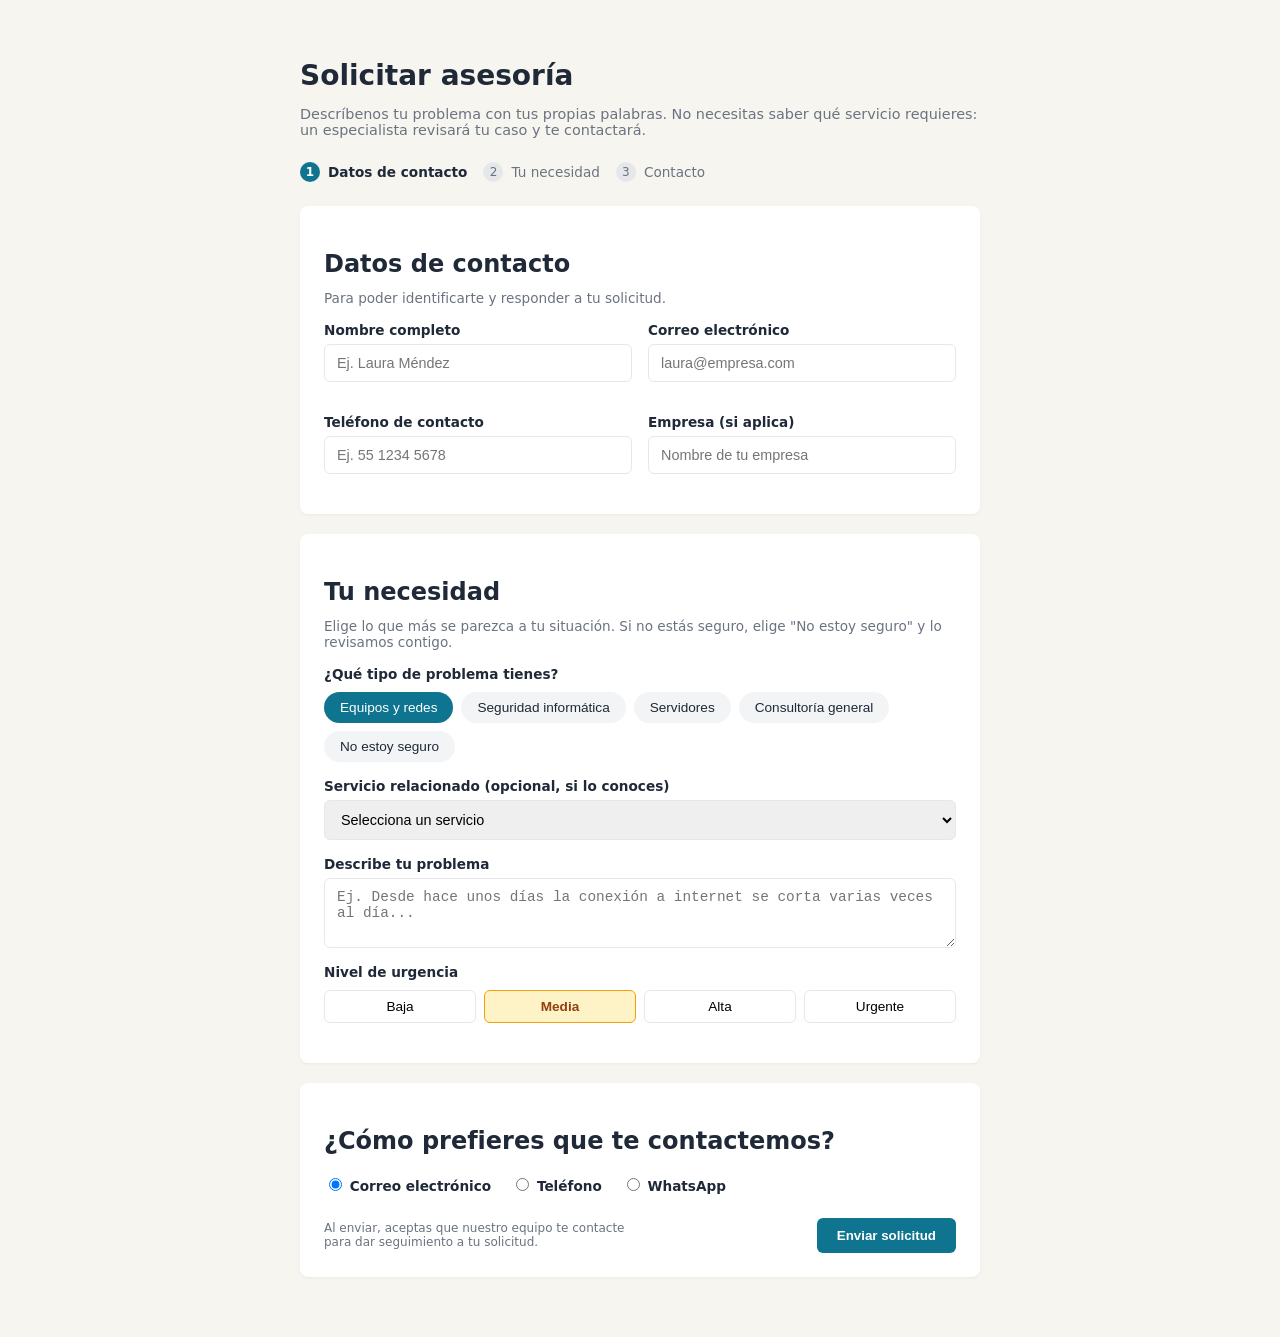
==== CONSULTA_ASESORIAS/index.html @ e529cf88 "feature: añado el Formulario de consulta de asesorias" ====
<!DOCTYPE html>
<html lang="es">
<head>
  <meta charset="UTF-8">
  <title>Solicitar Asesoría</title>
  <link rel="stylesheet" href="formulario.css">
</head>
<body>
  <div class="container">
    <h1>Solicitar asesoría</h1>
    <p class="subtitle">Descríbenos tu problema con tus propias palabras. No necesitas saber qué servicio requieres: un especialista revisará tu caso y te contactará.</p>

    <!-- Stepper -->
    <div class="stepper">
      <div class="step active"><span class="step-num">1</span> Datos de contacto</div>
      <div class="step"><span class="step-num">2</span> Tu necesidad</div>
      <div class="step"><span class="step-num">3</span> Contacto</div>
    </div>

    <!-- Alerta de error -->
    <div id="error-banner" class="alert-banner hidden">
      <span class="icon">⚠️</span> Revisa los campos marcados antes de continuar.
    </div>

    <form id="solicitud-form" novalidate>
      <!-- Datos de Contacto -->
      <section class="card">
        <h2>Datos de contacto</h2>
        <p class="card-sub">Para poder identificarte y responder a tu solicitud.</p>

        <div class="grid-2">
          <div class="form-group" id="group-nombre">
            <label for="nombre">Nombre completo</label>
            <input type="text" id="nombre" placeholder="Ej. Laura Méndez">
            <span class="error-msg">Este campo es obligatorio.</span>
          </div>

          <div class="form-group" id="group-email">
            <label for="email">Correo electrónico</label>
            <input type="email" id="email" placeholder="laura@empresa.com">
            <span class="error-msg">Ingresa un correo electrónico válido.</span>
          </div>

          <div class="form-group">
            <label for="telefono">Teléfono de contacto</label>
            <input type="tel" id="telefono" placeholder="Ej. 55 1234 5678">
          </div>

          <div class="form-group">
            <label for="empresa">Empresa (si aplica)</label>
            <input type="text" id="empresa" placeholder="Nombre de tu empresa">
          </div>
        </div>
      </section>

      <!-- Responder Necesidad -->
      <section class="card">
        <h2>Tu necesidad</h2>
        <p class="card-sub">Elige lo que más se parezca a tu situación. Si no estás seguro, elige "No estoy seguro" y lo revisamos contigo.</p>

        <div class="form-group">
          <label>¿Qué tipo de problema tienes?</label>
          <div class="chips-group" id="problema-chips">
            <button type="button" class="chip active" data-value="Equipos y redes">Equipos y redes</button>
            <button type="button" class="chip" data-value="Seguridad informática">Seguridad informática</button>
            <button type="button" class="chip" data-value="Servidores">Servidores</button>
            <button type="button" class="chip" data-value="Consultoría general">Consultoría general</button>
            <button type="button" class="chip" data-value="No estoy seguro">No estoy seguro</button>
          </div>
        </div>

        <div class="form-group">
          <label for="servicio">Servicio relacionado (opcional, si lo conoces)</label>
          <select id="servicio">
            <option value="" disabled selected>Selecciona un servicio</option>
            <option value="mantenimiento">Mantenimiento preventivo</option>
            <option value="soporte">Soporte técnico</option>
          </select>
        </div>

        <div class="form-group">
          <label for="descripcion">Describe tu problema</label>
          <textarea id="descripcion" rows="3" placeholder="Ej. Desde hace unos días la conexión a internet se corta varias veces al día..."></textarea>
        </div>

        <div class="form-group">
          <label>Nivel de urgencia</label>
          <div class="chips-group group-urgencia" id="urgencia-chips">
            <button type="button" class="chip-rect" data-value="Baja">Baja</button>
            <button type="button" class="chip-rect active" data-value="Media">Media</button>
            <button type="button" class="chip-rect" data-value="Alta">Alta</button>
            <button type="button" class="chip-rect" data-value="Urgente">Urgente</button>
          </div>
        </div>
      </section>

      <!-- Preferencia de Contacto -->
      <section class="card border-none">
        <h2>¿Cómo prefieres que te contactemos?</h2>
        <div class="radio-group">
          <label><input type="radio" name="contacto" value="Correo electrónico" checked> Correo electrónico</label>
          <label><input type="radio" name="contacto" value="Teléfono"> Teléfono</label>
          <label><input type="radio" name="contacto" value="WhatsApp"> WhatsApp</label>
        </div>

        <div class="form-footer">
          <p class="disclaimer">Al enviar, aceptas que nuestro equipo te contacte para dar seguimiento a tu solicitud.</p>
          <button type="submit" class="btn-primary">Enviar solicitud</button>
        </div>
      </section>
    </form>
  </div>

  <script src="main.js"></script>
</body>
</html>
---- CONSULTA_ASESORIAS/formulario.css ----
:root {
  --bg-color: #f7f5f0;
  --card-bg: #ffffff;
  --text-main: #1f2937;
  --text-muted: #6b7280;
  --primary: #0e7490;
  --primary-hover: #155e75;
  --error-bg: #fdf2f2;
  --error-border: #f87171;
  --error-text: #991b1b;
  --border-color: #e5e7eb;
}

body {
  background-color: var(--bg-color);
  font-family: system-ui, -apple-system, sans-serif;
  color: var(--text-main);
  margin: 0;
  padding: 40px 20px;
}

.container {
  max-width: 680px;
  margin: 0 auto;
}

h1 { font-size: 1.75rem; font-weight: 700; margin-bottom: 8px; }
.subtitle { color: var(--text-muted); font-size: 0.9rem; margin-bottom: 24px; }

/* Stepper */
.stepper { display: flex; gap: 16px; margin-bottom: 24px; font-size: 0.85rem; color: var(--text-muted); }
.step { display: flex; align-items: center; gap: 8px; }
.step.active { color: var(--text-main); font-weight: 600; }
.step-num {
  width: 20px; height: 20px; border-radius: 50%; background: #e5e7eb;
  display: flex; align-items: center; justify-content: center; font-size: 0.75rem;
}
.step.active .step-num { background: var(--primary); color: white; }

/* Cards */
.card {
  background: var(--card-bg);
  border-radius: 8px;
  padding: 24px;
  margin-bottom: 20px;
  box-shadow: 0 1px 3px rgba(0,0,0,0.05);
}
.card-sub { color: var(--text-muted); font-size: 0.85rem; margin-top: -8px; margin-bottom: 16px; }

/* Elementos del formulario */
.grid-2 { display: grid; grid-template-columns: 1fr 1fr; gap: 16px; }
.form-group { display: flex; flex-direction: column; gap: 6px; margin-bottom: 16px; }
label { font-size: 0.85rem; font-weight: 600; }

input, select, textarea {
  padding: 10px 12px;
  border: 1px solid var(--border-color);
  border-radius: 6px;
  font-size: 0.9rem;
  outline: none;
}

input:focus, select:focus, textarea:focus { border-color: var(--primary); }

/* Chips */
.chips-group { display: flex; flex-wrap: wrap; gap: 8px; margin-top: 4px; }
.chip {
  background: #f3f4f6; border: none; padding: 8px 16px; border-radius: 20px;
  font-size: 0.85rem; cursor: pointer; color: var(--text-main);
}
.chip.active { background: var(--primary); color: white; }

.chip-rect {
  background: white; border: 1px solid var(--border-color); padding: 8px 16px;
  border-radius: 6px; font-size: 0.85rem; cursor: pointer; flex: 1; text-align: center;
}
.chip-rect.active { background: #fef3c7; border-color: #f59e0b; color: #92400e; font-weight: 600; }

/* Radios */
.radio-group { display: flex; gap: 20px; font-size: 0.9rem; margin-top: 8px; }

/* Footer */
.form-footer { display: flex; justify-content: space-between; align-items: center; margin-top: 24px; }
.disclaimer { font-size: 0.75rem; color: var(--text-muted); max-width: 320px; margin: 0; }
.btn-primary {
  background: var(--primary); color: white; border: none; padding: 10px 20px;
  border-radius: 6px; font-weight: 600; cursor: pointer;
}
.btn-primary:hover { background: var(--primary-hover); }

/* Caso de Error */
.alert-banner {
  background: var(--error-bg); border: 1px solid var(--error-border); color: var(--error-text);
  padding: 12px 16px; border-radius: 6px; font-size: 0.9rem; margin-bottom: 20px;
}
.hidden { display: none; }
.error-msg { display: none; font-size: 0.75rem; color: var(--error-text); }

/* Formulario Error */
.form-group.has-error input { border-color: var(--error-border); background-color: #fff5f5; }
.form-group.has-error label { color: var(--error-text); }
.form-group.has-error .error-msg { display: block; }
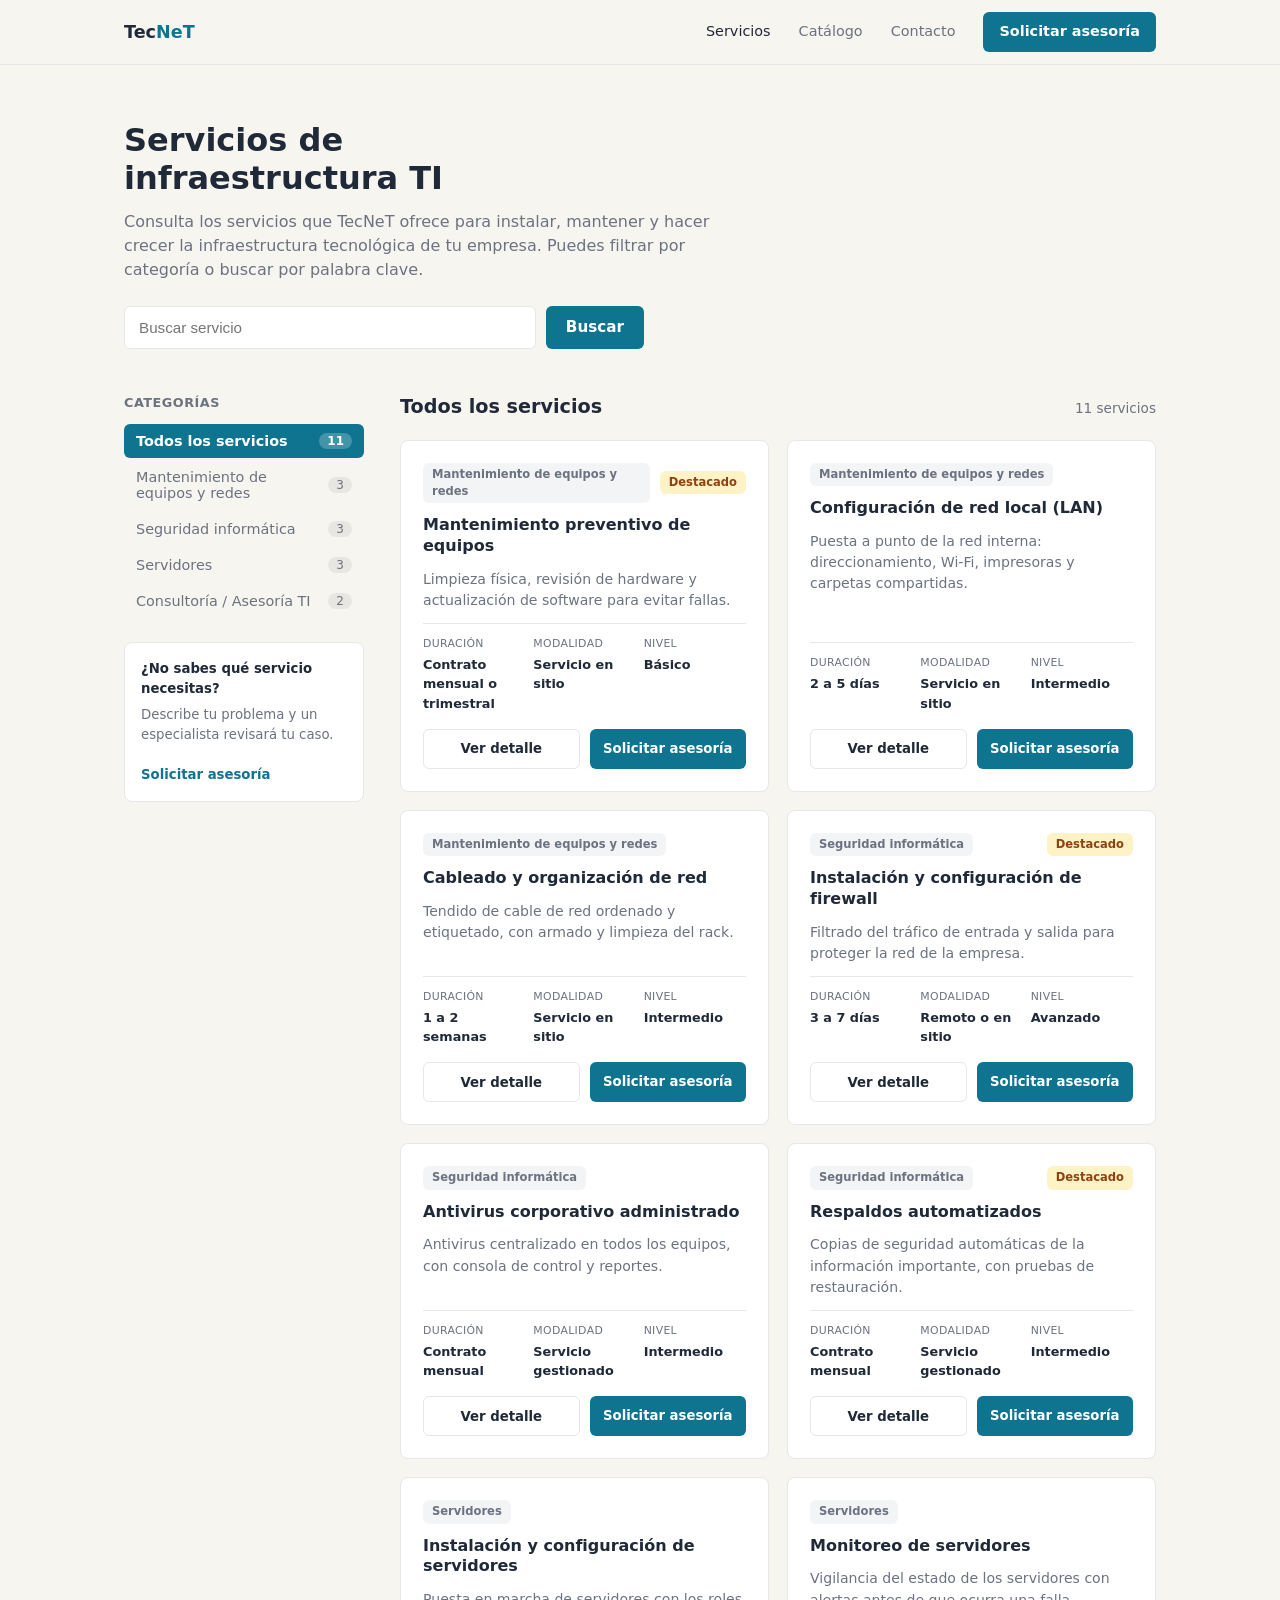
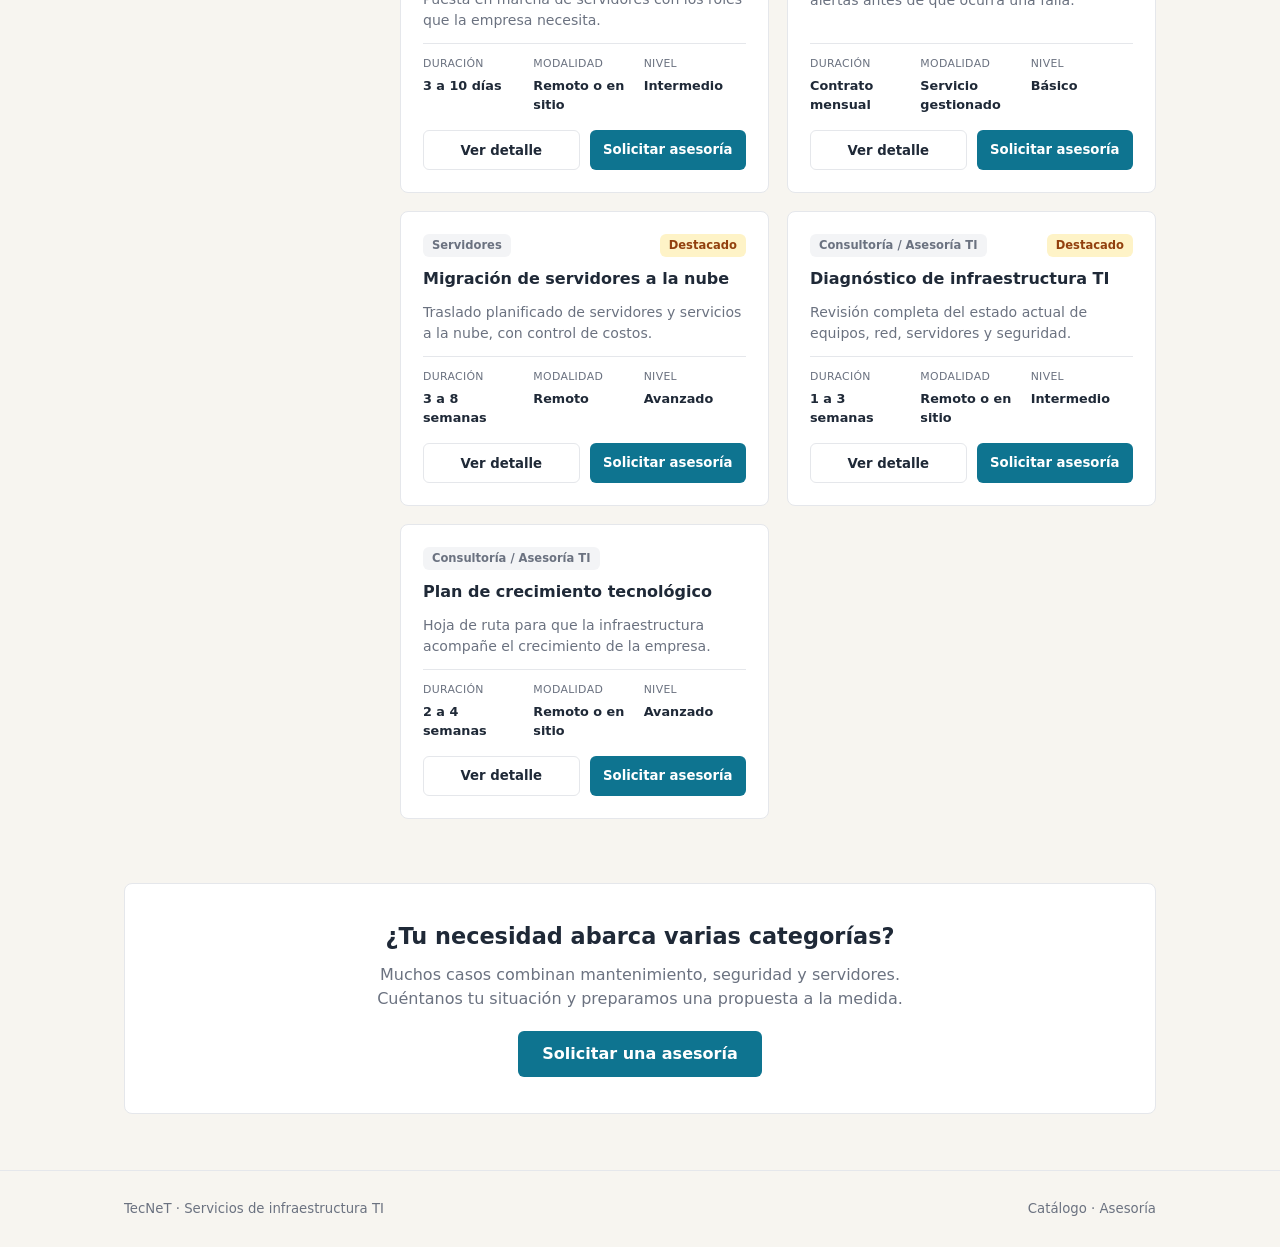
==== commit f13f1959: "feature: reorganizo estructura del proyecto y añado sección de servicios - Muevo CSS a css/, JS a js" ====
--- a/CONSULTA_ASESORIAS/index.html
+++ b/CONSULTA_ASESORIAS/index.html
@@ -2,115 +2,99 @@
 <html lang="es">
 <head>
   <meta charset="UTF-8">
-  <title>Solicitar Asesoría</title>
-  <link rel="stylesheet" href="formulario.css">
+  <meta name="viewport" content="width=device-width, initial-scale=1">
+  <title>Servicios de infraestructura TI · TecNeT</title>
+  <meta name="description" content="Catálogo de servicios de infraestructura TI de TecNeT: mantenimiento de equipos y redes, seguridad informática, servidores y consultoría.">
+  <link rel="stylesheet" href="css/base.css">
+  <link rel="stylesheet" href="css/servicios.css">
 </head>
 <body>
-  <div class="container">
-    <h1>Solicitar asesoría</h1>
-    <p class="subtitle">Descríbenos tu problema con tus propias palabras. No necesitas saber qué servicio requieres: un especialista revisará tu caso y te contactará.</p>
 
-    <!-- Stepper -->
-    <div class="stepper">
-      <div class="step active"><span class="step-num">1</span> Datos de contacto</div>
-      <div class="step"><span class="step-num">2</span> Tu necesidad</div>
-      <div class="step"><span class="step-num">3</span> Contacto</div>
+  <header class="site-header">
+    <div class="container">
+      <a class="brand" href="index.html">Tec<b>NeT</b></a>
+
+      <nav class="site-nav" id="site-nav">
+        <a href="index.html" aria-current="page">Servicios</a>
+        <a href="#catalogo">Catálogo</a>
+        <a href="#contacto">Contacto</a>
+        <a class="nav-cta" href="views/solicitar-asesoria.html">Solicitar asesoría</a>
+      </nav>
+
+      <button class="nav-toggle" id="nav-toggle" aria-label="Abrir menú">Menú</button>
     </div>
+  </header>
 
-    <!-- Alerta de error -->
-    <div id="error-banner" class="alert-banner hidden">
-      <span class="icon">⚠️</span> Revisa los campos marcados antes de continuar.
+  <section class="hero">
+    <div class="container">
+      <h1>Servicios de infraestructura TI</h1>
+      <p class="lead">
+        Consulta los servicios que TecNeT ofrece para instalar, mantener y hacer crecer
+        la infraestructura tecnológica de tu empresa. Puedes filtrar por categoría o
+        buscar por palabra clave.
+      </p>
+
+      <form class="search-bar" id="search-form" role="search">
+        <div class="search-field">
+          <label class="visually-hidden" for="search-input">Buscar servicios</label>
+          <input type="search" id="search-input" placeholder="Buscar servicio">
+        </div>
+        <button type="submit">Buscar</button>
+      </form>
     </div>
+  </section>
 
-    <form id="solicitud-form" novalidate>
-      <!-- Datos de Contacto -->
-      <section class="card">
-        <h2>Datos de contacto</h2>
-        <p class="card-sub">Para poder identificarte y responder a tu solicitud.</p>
+  <section class="catalog" id="catalogo">
+    <div class="container catalog-layout">
 
-        <div class="grid-2">
-          <div class="form-group" id="group-nombre">
-            <label for="nombre">Nombre completo</label>
-            <input type="text" id="nombre" placeholder="Ej. Laura Méndez">
-            <span class="error-msg">Este campo es obligatorio.</span>
-          </div>
+      <aside class="filters">
+        <h2>Categorías</h2>
+        <ul class="filter-list" id="filter-list"></ul>
 
-          <div class="form-group" id="group-email">
-            <label for="email">Correo electrónico</label>
-            <input type="email" id="email" placeholder="laura@empresa.com">
-            <span class="error-msg">Ingresa un correo electrónico válido.</span>
-          </div>
+        <div class="help-box">
+          <strong>¿No sabes qué servicio necesitas?</strong>
+          Describe tu problema y un especialista revisará tu caso.
+          <br><br>
+          <a href="views/solicitar-asesoria.html">Solicitar asesoría</a>
+        </div>
+      </aside>
 
-          <div class="form-group">
-            <label for="telefono">Teléfono de contacto</label>
-            <input type="tel" id="telefono" placeholder="Ej. 55 1234 5678">
-          </div>
-
-          <div class="form-group">
-            <label for="empresa">Empresa (si aplica)</label>
-            <input type="text" id="empresa" placeholder="Nombre de tu empresa">
-          </div>
-        </div>
-      </section>
-
-      <!-- Responder Necesidad -->
-      <section class="card">
-        <h2>Tu necesidad</h2>
-        <p class="card-sub">Elige lo que más se parezca a tu situación. Si no estás seguro, elige "No estoy seguro" y lo revisamos contigo.</p>
-
-        <div class="form-group">
-          <label>¿Qué tipo de problema tienes?</label>
-          <div class="chips-group" id="problema-chips">
-            <button type="button" class="chip active" data-value="Equipos y redes">Equipos y redes</button>
-            <button type="button" class="chip" data-value="Seguridad informática">Seguridad informática</button>
-            <button type="button" class="chip" data-value="Servidores">Servidores</button>
-            <button type="button" class="chip" data-value="Consultoría general">Consultoría general</button>
-            <button type="button" class="chip" data-value="No estoy seguro">No estoy seguro</button>
-          </div>
+      <div class="results">
+        <div class="results-head">
+          <h2 id="results-title">Todos los servicios</h2>
+          <span class="count-label" id="results-count">11 servicios</span>
         </div>
 
-        <div class="form-group">
-          <label for="servicio">Servicio relacionado (opcional, si lo conoces)</label>
-          <select id="servicio">
-            <option value="" disabled selected>Selecciona un servicio</option>
-            <option value="mantenimiento">Mantenimiento preventivo</option>
-            <option value="soporte">Soporte técnico</option>
-          </select>
-        </div>
+        <div class="grid" id="services-grid"></div>
+      </div>
 
-        <div class="form-group">
-          <label for="descripcion">Describe tu problema</label>
-          <textarea id="descripcion" rows="3" placeholder="Ej. Desde hace unos días la conexión a internet se corta varias veces al día..."></textarea>
-        </div>
+    </div>
+  </section>
 
-        <div class="form-group">
-          <label>Nivel de urgencia</label>
-          <div class="chips-group group-urgencia" id="urgencia-chips">
-            <button type="button" class="chip-rect" data-value="Baja">Baja</button>
-            <button type="button" class="chip-rect active" data-value="Media">Media</button>
-            <button type="button" class="chip-rect" data-value="Alta">Alta</button>
-            <button type="button" class="chip-rect" data-value="Urgente">Urgente</button>
-          </div>
-        </div>
-      </section>
+  <section class="container" id="contacto">
+    <div class="cta">
+      <h2>¿Tu necesidad abarca varias categorías?</h2>
+      <p>
+        Muchos casos combinan mantenimiento, seguridad y servidores. Cuéntanos tu
+        situación y preparamos una propuesta a la medida.
+      </p>
+      <a href="views/solicitar-asesoria.html">Solicitar una asesoría</a>
+    </div>
+  </section>
 
-      <!-- Preferencia de Contacto -->
-      <section class="card border-none">
-        <h2>¿Cómo prefieres que te contactemos?</h2>
-        <div class="radio-group">
-          <label><input type="radio" name="contacto" value="Correo electrónico" checked> Correo electrónico</label>
-          <label><input type="radio" name="contacto" value="Teléfono"> Teléfono</label>
-          <label><input type="radio" name="contacto" value="WhatsApp"> WhatsApp</label>
-        </div>
+  <footer class="site-footer">
+    <div class="container">
+      <span>TecNeT · Servicios de infraestructura TI</span>
+      <span>
+        <a href="#catalogo">Catálogo</a> ·
+        <a href="views/solicitar-asesoria.html">Asesoría</a>
+      </span>
+    </div>
+  </footer>
 
-        <div class="form-footer">
-          <p class="disclaimer">Al enviar, aceptas que nuestro equipo te contacte para dar seguimiento a tu solicitud.</p>
-          <button type="submit" class="btn-primary">Enviar solicitud</button>
-        </div>
-      </section>
-    </form>
-  </div>
+  <div id="modal-root"></div>
 
-  <script src="main.js"></script>
+  <script src="data/servicios.js"></script>
+  <script src="js/servicios.js"></script>
 </body>
-</html>+</html>
--- a/CONSULTA_ASESORIAS/css/base.css
+++ b/CONSULTA_ASESORIAS/css/base.css
@@ -0,0 +1,94 @@
+/* Estilos base: variables, reset y utilidades comunes a todas las páginas. */
+
+:root {
+  /* Colores */
+  --bg-color: #f7f5f0;
+  --card-bg: #ffffff;
+  --surface-alt: #f3f4f6;
+
+  --text-main: #1f2937;
+  --text-muted: #6b7280;
+
+  --primary: #0e7490;
+  --primary-hover: #155e75;
+  --primary-soft: #e0f2fe;
+
+  --accent: #f59e0b;
+  --accent-soft: #fef3c7;
+  --accent-text: #92400e;
+
+  --border-color: #e5e7eb;
+
+  --error-bg: #fdf2f2;
+  --error-border: #f87171;
+  --error-text: #991b1b;
+
+  /* Escala tipográfica y radios */
+  --radius-sm: 6px;
+  --radius-md: 8px;
+  --radius-lg: 14px;
+  --radius-pill: 999px;
+
+  --shadow-sm: 0 1px 3px rgba(0, 0, 0, 0.05);
+  --shadow-md: 0 6px 24px rgba(15, 23, 42, 0.08);
+
+  --font-base: system-ui, -apple-system, "Segoe UI", Roboto, sans-serif;
+  --content-width: 1080px;
+}
+
+/* Reset ligero */
+*,
+*::before,
+*::after {
+  box-sizing: border-box;
+}
+
+html {
+  scroll-behavior: smooth;
+}
+
+body {
+  margin: 0;
+  background-color: var(--bg-color);
+  font-family: var(--font-base);
+  color: var(--text-main);
+  line-height: 1.5;
+  -webkit-font-smoothing: antialiased;
+}
+
+img {
+  max-width: 100%;
+  display: block;
+}
+
+a {
+  color: inherit;
+}
+
+button {
+  font-family: inherit;
+}
+
+/* Utilidades compartidas */
+.hidden {
+  display: none !important;
+}
+
+.visually-hidden {
+  position: absolute;
+  width: 1px;
+  height: 1px;
+  padding: 0;
+  margin: -1px;
+  overflow: hidden;
+  clip: rect(0 0 0 0);
+  white-space: nowrap;
+  border: 0;
+}
+
+.container {
+  width: 100%;
+  max-width: var(--content-width);
+  margin: 0 auto;
+  padding: 0 24px;
+}
--- a/CONSULTA_ASESORIAS/css/servicios.css
+++ b/CONSULTA_ASESORIAS/css/servicios.css
@@ -0,0 +1,523 @@
+/* Catálogo de servicios. Requiere base.css. */
+
+/* Navegación */
+.site-header {
+  position: sticky;
+  top: 0;
+  z-index: 20;
+  background: var(--bg-color);
+  border-bottom: 1px solid var(--border-color);
+}
+
+.site-header .container {
+  display: flex;
+  align-items: center;
+  justify-content: space-between;
+  height: 64px;
+}
+
+.brand {
+  font-weight: 700;
+  font-size: 1.1rem;
+  text-decoration: none;
+  color: var(--text-main);
+}
+
+.brand b { color: var(--primary); font-weight: 700; }
+
+.site-nav {
+  display: flex;
+  align-items: center;
+  gap: 28px;
+}
+
+.site-nav a {
+  font-size: 0.9rem;
+  color: var(--text-muted);
+  text-decoration: none;
+}
+
+.site-nav a:hover,
+.site-nav a[aria-current="page"] { color: var(--text-main); }
+
+.nav-cta {
+  background: var(--primary);
+  color: #fff !important;
+  padding: 9px 16px;
+  border-radius: var(--radius-sm);
+  font-weight: 600;
+}
+
+.nav-cta:hover { background: var(--primary-hover); }
+
+.nav-toggle {
+  display: none;
+  border: 1px solid var(--border-color);
+  background: var(--card-bg);
+  border-radius: var(--radius-sm);
+  padding: 6px 12px;
+  font-size: 0.9rem;
+  cursor: pointer;
+}
+
+/* Encabezado de la sección */
+.hero {
+  padding: 56px 0 36px;
+}
+
+.hero h1 {
+  font-size: 2rem;
+  line-height: 1.2;
+  font-weight: 700;
+  margin: 0 0 12px;
+  max-width: 22ch;
+}
+
+.hero p.lead {
+  font-size: 1rem;
+  color: var(--text-muted);
+  max-width: 62ch;
+  margin: 0 0 24px;
+}
+
+.search-bar {
+  display: flex;
+  gap: 10px;
+  max-width: 520px;
+}
+
+.search-field {
+  flex: 1;
+}
+
+.search-field input {
+  width: 100%;
+  padding: 12px 14px;
+  border: 1px solid var(--border-color);
+  border-radius: var(--radius-sm);
+  font-size: 0.95rem;
+  background: var(--card-bg);
+  outline: none;
+}
+
+.search-field input:focus { border-color: var(--primary); }
+
+.search-bar button {
+  padding: 0 20px;
+  border: none;
+  border-radius: var(--radius-sm);
+  background: var(--primary);
+  color: #fff;
+  font-weight: 600;
+  font-size: 0.95rem;
+  cursor: pointer;
+}
+
+.search-bar button:hover { background: var(--primary-hover); }
+
+/* Catálogo */
+.catalog {
+  padding: 8px 0 64px;
+}
+
+.catalog-layout {
+  display: grid;
+  grid-template-columns: 240px 1fr;
+  gap: 36px;
+  align-items: start;
+}
+
+.filters {
+  position: sticky;
+  top: 88px;
+}
+
+.filters h2 {
+  font-size: 0.8rem;
+  text-transform: uppercase;
+  letter-spacing: 0.04em;
+  color: var(--text-muted);
+  margin: 0 0 12px;
+}
+
+.filter-list {
+  list-style: none;
+  margin: 0 0 24px;
+  padding: 0;
+  display: flex;
+  flex-direction: column;
+  gap: 2px;
+}
+
+.filter-list button {
+  width: 100%;
+  text-align: left;
+  border: none;
+  background: transparent;
+  padding: 9px 12px;
+  border-radius: var(--radius-sm);
+  font-size: 0.9rem;
+  color: var(--text-muted);
+  cursor: pointer;
+  display: flex;
+  justify-content: space-between;
+  align-items: center;
+  gap: 8px;
+}
+
+.filter-list button:hover { background: var(--surface-alt); color: var(--text-main); }
+
+.filter-list button.active {
+  background: var(--primary);
+  color: #fff;
+  font-weight: 600;
+}
+
+.filter-list button .count {
+  font-size: 0.75rem;
+  background: rgba(0, 0, 0, 0.06);
+  border-radius: var(--radius-pill);
+  padding: 1px 8px;
+}
+
+.filter-list button.active .count { background: rgba(255, 255, 255, 0.22); }
+
+.filters .help-box {
+  background: var(--card-bg);
+  border: 1px solid var(--border-color);
+  border-radius: var(--radius-md);
+  padding: 16px;
+  font-size: 0.83rem;
+  color: var(--text-muted);
+}
+
+.filters .help-box strong { color: var(--text-main); display: block; margin-bottom: 6px; }
+
+.filters .help-box a {
+  color: var(--primary);
+  font-weight: 600;
+  text-decoration: none;
+}
+
+.results-head {
+  display: flex;
+  justify-content: space-between;
+  align-items: baseline;
+  margin-bottom: 18px;
+  flex-wrap: wrap;
+  gap: 8px;
+}
+
+.results-head h2 {
+  font-size: 1.2rem;
+  margin: 0;
+}
+
+.results-head .count-label { font-size: 0.85rem; color: var(--text-muted); }
+
+.grid {
+  display: grid;
+  grid-template-columns: repeat(2, 1fr);
+  gap: 18px;
+}
+
+/* Tarjeta de servicio */
+.service-card {
+  background: var(--card-bg);
+  border: 1px solid var(--border-color);
+  border-radius: var(--radius-md);
+  padding: 22px;
+  display: flex;
+  flex-direction: column;
+  gap: 12px;
+}
+
+.service-card .card-top {
+  display: flex;
+  align-items: center;
+  justify-content: space-between;
+  gap: 10px;
+}
+
+.tag {
+  font-size: 0.72rem;
+  font-weight: 600;
+  padding: 3px 9px;
+  border-radius: var(--radius-sm);
+  background: var(--surface-alt);
+  color: var(--text-muted);
+}
+
+.badge-featured {
+  font-size: 0.72rem;
+  font-weight: 600;
+  color: var(--accent-text);
+  background: var(--accent-soft);
+  padding: 3px 9px;
+  border-radius: var(--radius-sm);
+}
+
+.service-card h3 {
+  font-size: 1rem;
+  margin: 0;
+  line-height: 1.3;
+}
+
+.service-card p.summary {
+  font-size: 0.88rem;
+  color: var(--text-muted);
+  margin: 0;
+  flex: 1;
+}
+
+.service-meta {
+  display: grid;
+  grid-template-columns: repeat(3, 1fr);
+  gap: 8px;
+  margin: 0;
+  padding-top: 12px;
+  border-top: 1px solid var(--border-color);
+}
+
+.service-meta dt {
+  font-size: 0.68rem;
+  text-transform: uppercase;
+  letter-spacing: 0.03em;
+  color: var(--text-muted);
+}
+
+.service-meta dd {
+  margin: 3px 0 0;
+  font-size: 0.8rem;
+  font-weight: 600;
+}
+
+.card-actions {
+  display: flex;
+  gap: 10px;
+  margin-top: 4px;
+}
+
+.btn-ghost,
+.btn-solid {
+  flex: 1;
+  text-align: center;
+  padding: 9px 12px;
+  border-radius: var(--radius-sm);
+  font-size: 0.83rem;
+  font-weight: 600;
+  cursor: pointer;
+  text-decoration: none;
+  border: 1px solid transparent;
+}
+
+.btn-ghost {
+  background: var(--card-bg);
+  border-color: var(--border-color);
+  color: var(--text-main);
+}
+
+.btn-ghost:hover { background: var(--surface-alt); }
+
+.btn-solid {
+  background: var(--primary);
+  color: #fff;
+}
+
+.btn-solid:hover { background: var(--primary-hover); }
+
+.empty-state {
+  grid-column: 1 / -1;
+  text-align: center;
+  padding: 48px 20px;
+  color: var(--text-muted);
+  border: 1px solid var(--border-color);
+  border-radius: var(--radius-md);
+}
+
+.empty-state p { margin: 0 0 6px; }
+
+/* Ventana de detalle */
+.modal-overlay {
+  position: fixed;
+  inset: 0;
+  background: rgba(15, 23, 42, 0.5);
+  display: flex;
+  align-items: center;
+  justify-content: center;
+  padding: 24px;
+  z-index: 50;
+}
+
+.modal {
+  background: var(--card-bg);
+  border-radius: var(--radius-md);
+  max-width: 560px;
+  width: 100%;
+  max-height: 88vh;
+  overflow-y: auto;
+  padding: 28px;
+  box-shadow: var(--shadow-md);
+}
+
+.modal-head {
+  display: flex;
+  align-items: flex-start;
+  justify-content: space-between;
+  gap: 16px;
+  margin-bottom: 8px;
+}
+
+.modal-close {
+  border: 1px solid var(--border-color);
+  background: var(--card-bg);
+  padding: 6px 12px;
+  border-radius: var(--radius-sm);
+  font-size: 0.8rem;
+  cursor: pointer;
+  color: var(--text-muted);
+  flex-shrink: 0;
+}
+
+.modal-close:hover { background: var(--surface-alt); color: var(--text-main); }
+
+.modal h2 { font-size: 1.25rem; margin: 4px 0 0; }
+
+.modal .modal-tag { font-size: 0.8rem; color: var(--primary); font-weight: 600; }
+
+.modal p.desc {
+  font-size: 0.92rem;
+  color: var(--text-muted);
+  line-height: 1.6;
+  margin: 16px 0;
+}
+
+.modal-facts {
+  display: grid;
+  grid-template-columns: repeat(3, 1fr);
+  gap: 10px;
+  margin-bottom: 18px;
+}
+
+.modal-facts div {
+  background: var(--surface-alt);
+  border-radius: var(--radius-sm);
+  padding: 10px 12px;
+}
+
+.modal-facts dt { font-size: 0.68rem; text-transform: uppercase; letter-spacing: 0.03em; color: var(--text-muted); }
+.modal-facts dd { margin: 4px 0 0; font-size: 0.85rem; font-weight: 600; }
+
+.modal h3 { font-size: 0.95rem; margin: 0 0 10px; }
+
+.modal ul.entregables {
+  list-style: none;
+  padding: 0;
+  margin: 0 0 22px;
+  display: flex;
+  flex-direction: column;
+  gap: 8px;
+}
+
+.modal ul.entregables li {
+  font-size: 0.87rem;
+  padding-left: 18px;
+  position: relative;
+  color: var(--text-main);
+}
+
+.modal ul.entregables li::before {
+  content: "–";
+  position: absolute;
+  left: 0;
+  color: var(--text-muted);
+}
+
+.modal-actions { display: flex; gap: 12px; }
+
+.modal-actions a {
+  flex: 1;
+  text-align: center;
+  padding: 11px;
+  border-radius: var(--radius-sm);
+  font-weight: 600;
+  font-size: 0.9rem;
+  text-decoration: none;
+}
+
+/* Llamado a la acción */
+.cta {
+  background: var(--card-bg);
+  border: 1px solid var(--border-color);
+  border-radius: var(--radius-md);
+  padding: 36px;
+  text-align: center;
+  margin: 0 0 56px;
+}
+
+.cta h2 { font-size: 1.4rem; margin: 0 0 10px; }
+.cta p { color: var(--text-muted); margin: 0 0 20px; max-width: 54ch; margin-inline: auto; }
+
+.cta a {
+  display: inline-block;
+  background: var(--primary);
+  color: #fff;
+  padding: 11px 24px;
+  border-radius: var(--radius-sm);
+  font-weight: 600;
+  text-decoration: none;
+}
+
+.cta a:hover { background: var(--primary-hover); }
+
+/* Pie de página */
+.site-footer {
+  border-top: 1px solid var(--border-color);
+  padding: 28px 0;
+  font-size: 0.83rem;
+  color: var(--text-muted);
+}
+
+.site-footer .container {
+  display: flex;
+  justify-content: space-between;
+  flex-wrap: wrap;
+  gap: 12px;
+}
+
+.site-footer a { color: var(--text-muted); text-decoration: none; }
+.site-footer a:hover { color: var(--text-main); }
+
+/* Pantallas medianas y pequeñas */
+@media (max-width: 900px) {
+  .catalog-layout { grid-template-columns: 1fr; }
+  .filters { position: static; }
+  .filter-list { flex-direction: row; flex-wrap: wrap; }
+  .filter-list button { width: auto; }
+  .filters .help-box { display: none; }
+}
+
+@media (max-width: 720px) {
+  .site-nav {
+    display: none;
+    position: absolute;
+    top: 64px;
+    left: 0;
+    right: 0;
+    flex-direction: column;
+    align-items: stretch;
+    gap: 4px;
+    padding: 12px 24px 18px;
+    background: var(--bg-color);
+    border-bottom: 1px solid var(--border-color);
+  }
+  .site-nav.open { display: flex; }
+  .nav-toggle { display: block; }
+  .grid { grid-template-columns: 1fr; }
+  .service-meta { grid-template-columns: 1fr 1fr; }
+  .modal-facts { grid-template-columns: 1fr; }
+  .hero { padding: 40px 0 24px; }
+  .hero h1 { font-size: 1.6rem; }
+  .search-bar { flex-direction: column; }
+  .search-bar button { padding: 12px; }
+}
